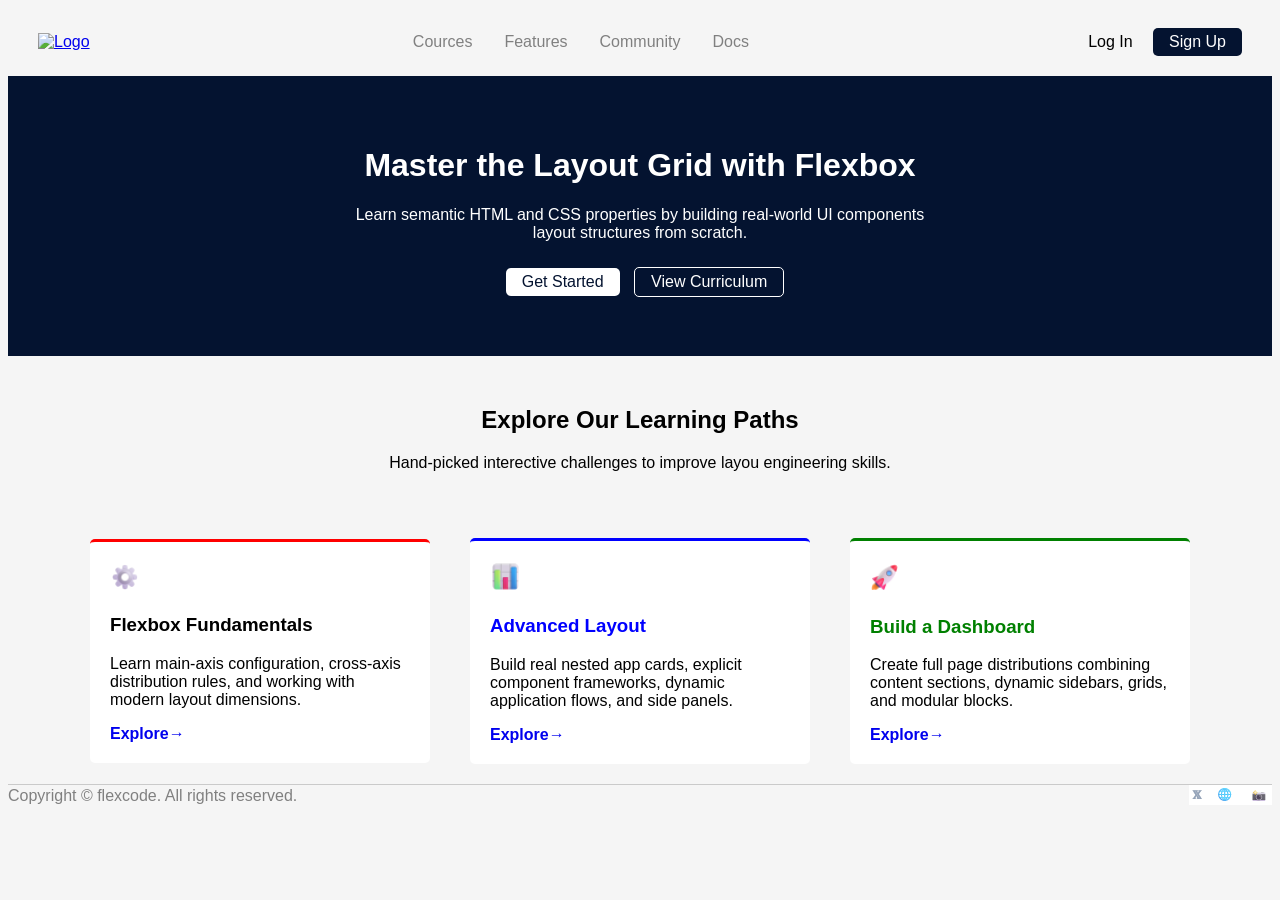
==== lesson5/index.html @ 3e389be1 "lesson5 folder creation" ====
<!DOCTYPE html>
<html lang="en">
<head>
    <meta charset="UTF-8">
    <meta name="viewport" content="width=device-width, initial-scale=1.0">
    <title>Lesson5</title>
    <link rel="stylesheet" href="style.css">
</head>
<body>
    <header>
        <nav class="navbar">
            <a href="#home" class="logo">
                <picture>
                    <img src="flexcodelogo.png" alt="Logo">
                </picture>    
            <!---->
            </a>
            <ul>
                <li class="navcenter"><a href="#cources">Cources</a></li>
                <li class="navcenter"><a href="#features">Features</a></li>
                <li class="navcenter"><a href="#dommunity">Community</a></li>
                <li class="navcenter"><a href="#docs">Docs</a></li>
            </ul>
            <section class="loginactions">
                <button class="login-button">Log In</button>
                <button class="signup-button">Sign Up</button>
            </section>
        </nav>
    </header>
    <main>
        <div class="intro-section">
            <h1>Master the Layout Grid with Flexbox</h1>
            <p>Learn semantic HTML and CSS properties by building real-world UI components<br> layout structures from scratch.</p>
            <button class="get-started-button">Get Started</button>
            <button class="view-curriculum-button">View Curriculum</button>
        </div>
        <div class="main-section">
            <h2>Explore Our Learning Paths</h2>
            <p>Hand-picked interective challenges to improve layou engineering skills.</p>    
        </div>
        <div class="cards-container">
            <section class="card" id="red">
                <img src="gear.png" alt="gear" class="card-image">
                <h3>Flexbox Fundamentals</h3>
                <p>Learn main-axis configuration, cross-axis distribution rules, and working with modern layout dimensions.</p>
                <a href="https://www.w3schools.com/css/css3_flexbox.asp" class="explore-button"><strong>Explore→</strong></a>

            </section>
            <section class="card" id="blue">
                <img src="diagram.png" alt="diagram" class="card-image">
                <h3>Advanced Layout</h3>
                <p>Build real nested app cards, explicit component frameworks, dynamic application flows, and side panels.</p>
                <a href="https://github.com/koldovsky/samplemarkup" class="explore-button"><strong>Explore→</strong></a>
            </section>
            <section class="card" id="green">
                <img src="rocket.png" alt="rocket" class="card-image">
                <h3>Build a Dashboard</h3>
                <p>Create full page distributions combining content sections, dynamic sidebars, grids, and modular blocks.</p>
                <a href="https://v0vandem0rt.github.io/" class="explore-button"><strong>Explore→</strong></a>    
            </section>
        </div>
    </main>
    <footer>
        <div class="footer">
            <p>Copyright &copy;  flexcode. All rights reserved.</p>
            <img src="footer-logo.png" alt="footer-logo" class="footer-logo">
        </div>
    </footer>
</body>
</html>
---- lesson5/style.css ----
html {
    background-color: whitesmoke;
}
body {
    font-family: "Segoe UI", Helvetica, Arial, sans-serif;
}

nav {
display: flex;
justify-content: space-between;
align-items: center;
}

.logo {
    float: left;
    margin: 20px 30px;
}

.loginactions {
    margin: 20px 30px;
}

nav ul {
list-style-type: none;
margin: 0;
padding: 0;
display: flex;
color:gray;
}

nav ul li a {
  display: block;
  color: gray;
  text-align: center;
  padding: 5px 16px;
  text-decoration: none;
}

nav ul li a:hover {
  background-color: whitesmoke;
  border-radius: 5px;
}

.login-button {
    font-family: inherit;
    font-size: 16px;
    padding: 5px 16px;
    border: none;
    background-color: transparent;
}

.login-button:hover {
    color: gray;
    background-color: whitesmoke;
    border-radius: 5px;
}

.signup-button {
  font-family: inherit;
  font-size: 16px;
  padding: 5px 16px;
  background-color: rgb(4, 19, 48);
  color: white;
  border: none;
  border-radius: 5px;
}

.signup-button:hover {
  background-color: grey;
  border-radius: 5px;
}

.intro-section {
    text-align: center;
    background-color: rgb(4, 19, 48);
    color: white;
    padding: 50px;

}
.get-started-button {
  font-family: inherit;
  font-size: 16px;
  padding: 5px 16px;
  background-color: white;
  color: rgb(4, 19, 48);
  border: transparent;
  border-radius: 5px;
  margin: 10px;
}
.get-started-button:hover {
  background-color: grey;
  border-radius: 5px;
}

.view-curriculum-button {
  font-family: inherit;
  font-size: 16px;
  padding: 5px 16px;
  background-color: rgb(4, 19, 48);
  color: white;
  border: 1px solid white;
  border-radius: 5px;
  margin 10px;
}
.view-curriculum-button:hover {
  background-color: grey;
  border-radius: 5px;
}

.main-section {
    text-align: center;
    padding: 30px 20px;
}

.cards-container {
    display: flex;
    justify-content: center;
    align-items: center;
}

.card {
    display: block;
    float: left;
    width: 300px;
    margin: 20px;
    padding: 20px;
    background-color: white;
    border-radius: 5px;
    border-top: 3px solid red;

}


.card-image {
    width: 30px;
    height: auto;
    border-radius: 2px;
}

#green {
    border-top: 3px solid green;
}

#green h3 {
    color: green;
}

#blue {
    border-top: 3px solid blue;
}

#blue h3 {
    color: blue;
}

li strong {
    color: #0969da; /* GitHub-style blue */
}

section a {
    text-decoration: none;
}

.footer {
    margin: 0;
    padding: 0;
    display: flex;
    justify-content: space-between;
    align-items: flex-end;;
    border-top: 1px solid rgb(202, 202, 202);
    height: 100%;
}

.footer p {
    display:block;
    margin: 0;
    padding: 0;
    color: gray;
}
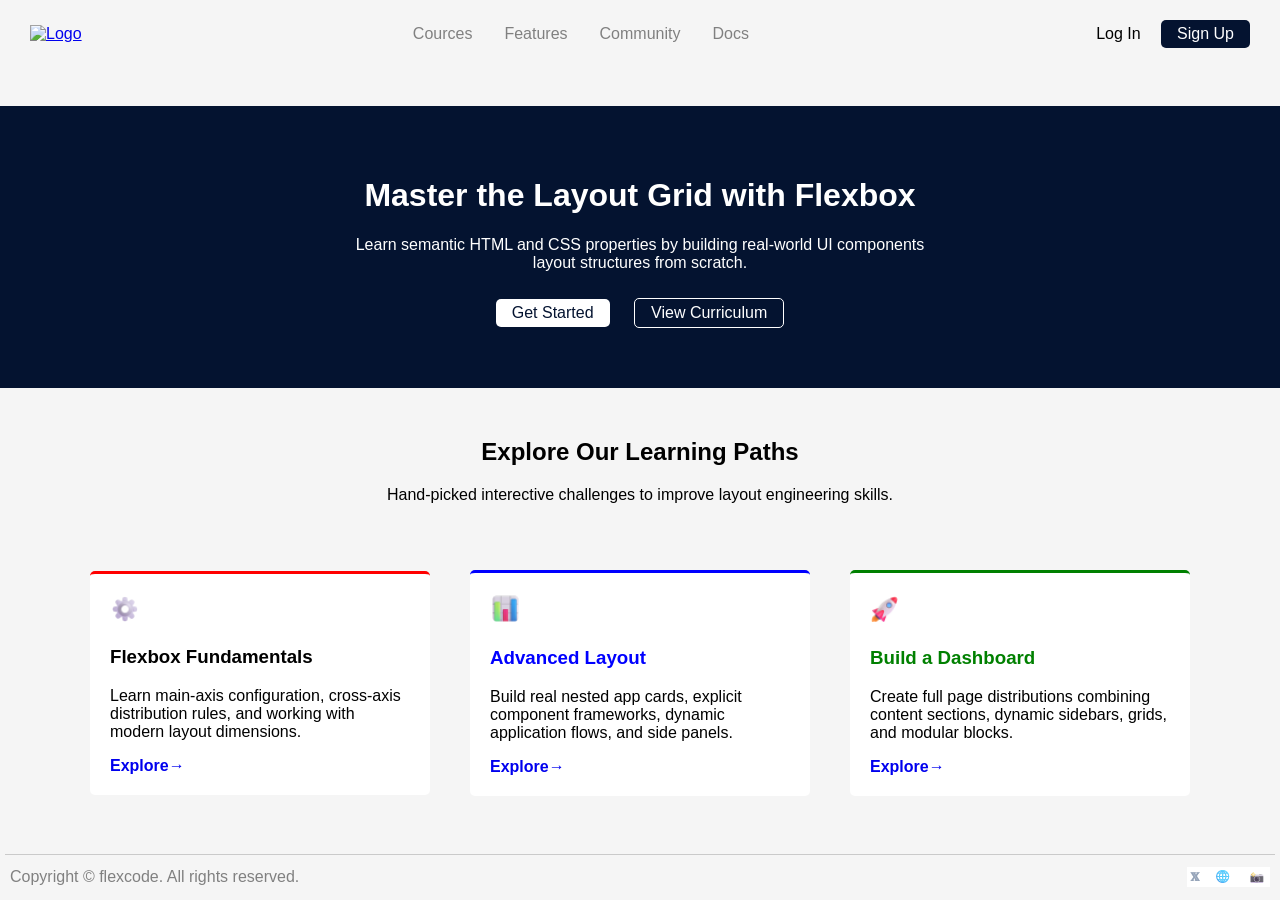
==== commit 60163f56: "last change" ====
--- a/lesson5/index.html
+++ b/lesson5/index.html
@@ -1,70 +1,95 @@
-<!DOCTYPE html>
+<!doctype html>
 <html lang="en">
-<head>
-    <meta charset="UTF-8">
-    <meta name="viewport" content="width=device-width, initial-scale=1.0">
+  <head>
+    <meta charset="UTF-8" />
+    <meta name="viewport" content="width=device-width, initial-scale=1.0" />
     <title>Lesson5</title>
-    <link rel="stylesheet" href="style.css">
-</head>
-<body>
+    <link rel="stylesheet" href="style.css" />
+  </head>
+  <body>
     <header>
-        <nav class="navbar">
-            <a href="#home" class="logo">
-                <picture>
-                    <img src="flexcodelogo.png" alt="Logo">
-                </picture>    
-            <!---->
-            </a>
-            <ul>
-                <li class="navcenter"><a href="#cources">Cources</a></li>
-                <li class="navcenter"><a href="#features">Features</a></li>
-                <li class="navcenter"><a href="#dommunity">Community</a></li>
-                <li class="navcenter"><a href="#docs">Docs</a></li>
-            </ul>
-            <section class="loginactions">
-                <button class="login-button">Log In</button>
-                <button class="signup-button">Sign Up</button>
-            </section>
-        </nav>
+      <nav class="navbar">
+        <a href="#home" class="logo">
+          <picture>
+            <img src="flexcodelogo.png" alt="Logo" />
+          </picture>
+          <!---->
+        </a>
+        <ul>
+          <li class="navcenter"><a href="#cources">Cources</a></li>
+          <li class="navcenter"><a href="#features">Features</a></li>
+          <li class="navcenter"><a href="#dommunity">Community</a></li>
+          <li class="navcenter"><a href="#docs">Docs</a></li>
+        </ul>
+        <section class="loginactions">
+          <button class="login-button">Log In</button>
+          <button class="signup-button">Sign Up</button>
+        </section>
+      </nav>
     </header>
     <main>
-        <div class="intro-section">
-            <h1>Master the Layout Grid with Flexbox</h1>
-            <p>Learn semantic HTML and CSS properties by building real-world UI components<br> layout structures from scratch.</p>
-            <button class="get-started-button">Get Started</button>
-            <button class="view-curriculum-button">View Curriculum</button>
-        </div>
-        <div class="main-section">
-            <h2>Explore Our Learning Paths</h2>
-            <p>Hand-picked interective challenges to improve layou engineering skills.</p>    
-        </div>
-        <div class="cards-container">
-            <section class="card" id="red">
-                <img src="gear.png" alt="gear" class="card-image">
-                <h3>Flexbox Fundamentals</h3>
-                <p>Learn main-axis configuration, cross-axis distribution rules, and working with modern layout dimensions.</p>
-                <a href="https://www.w3schools.com/css/css3_flexbox.asp" class="explore-button"><strong>Explore→</strong></a>
-
-            </section>
-            <section class="card" id="blue">
-                <img src="diagram.png" alt="diagram" class="card-image">
-                <h3>Advanced Layout</h3>
-                <p>Build real nested app cards, explicit component frameworks, dynamic application flows, and side panels.</p>
-                <a href="https://github.com/koldovsky/samplemarkup" class="explore-button"><strong>Explore→</strong></a>
-            </section>
-            <section class="card" id="green">
-                <img src="rocket.png" alt="rocket" class="card-image">
-                <h3>Build a Dashboard</h3>
-                <p>Create full page distributions combining content sections, dynamic sidebars, grids, and modular blocks.</p>
-                <a href="https://v0vandem0rt.github.io/" class="explore-button"><strong>Explore→</strong></a>    
-            </section>
-        </div>
+      <div class="intro-section">
+        <h1>Master the Layout Grid with Flexbox</h1>
+        <p>
+          Learn semantic HTML and CSS properties by building real-world UI
+          components<br />
+          layout structures from scratch.
+        </p>
+        <button class="get-started-button">Get Started</button>
+        <button class="view-curriculum-button">View Curriculum</button>
+      </div>
+      <div class="main-section">
+        <h2>Explore Our Learning Paths</h2>
+        <p>
+          Hand-picked interective challenges to improve layout engineering
+          skills.
+        </p>
+      </div>
+      <div class="cards-container">
+        <section class="card" id="red">
+          <img src="gear.png" alt="gear" class="card-image" />
+          <h3>Flexbox Fundamentals</h3>
+          <p>
+            Learn main-axis configuration, cross-axis distribution rules, and
+            working with modern layout dimensions.
+          </p>
+          <a
+            href="https://www.w3schools.com/css/css3_flexbox.asp"
+            class="explore-button"
+            ><strong>Explore→</strong></a
+          >
+        </section>
+        <section class="card" id="blue">
+          <img src="diagram.png" alt="diagram" class="card-image" />
+          <h3>Advanced Layout</h3>
+          <p>
+            Build real nested app cards, explicit component frameworks, dynamic
+            application flows, and side panels.
+          </p>
+          <a
+            href="https://github.com/koldovsky/samplemarkup"
+            class="explore-button"
+            ><strong>Explore→</strong></a
+          >
+        </section>
+        <section class="card" id="green">
+          <img src="rocket.png" alt="rocket" class="card-image" />
+          <h3>Build a Dashboard</h3>
+          <p>
+            Create full page distributions combining content sections, dynamic
+            sidebars, grids, and modular blocks.
+          </p>
+          <a href="https://v0vandem0rt.github.io/" class="explore-button"
+            ><strong>Explore→</strong></a
+          >
+        </section>
+      </div>
     </main>
     <footer>
-        <div class="footer">
-            <p>Copyright &copy;  flexcode. All rights reserved.</p>
-            <img src="footer-logo.png" alt="footer-logo" class="footer-logo">
-        </div>
+      <div class="footer">
+        <p>Copyright &copy; flexcode. All rights reserved.</p>
+        <img src="footer-logo.png" alt="footer-logo" class="footer-logo" />
+      </div>
     </footer>
-</body>
-</html>+  </body>
+</html>
--- a/lesson5/style.css
+++ b/lesson5/style.css
@@ -1,31 +1,38 @@
 html {
-    background-color: whitesmoke;
+  background-color: whitesmoke;
 }
 body {
-    font-family: "Segoe UI", Helvetica, Arial, sans-serif;
+  font-family: "Segoe UI", Helvetica, Arial, sans-serif;
+  margin: 0;
+  padding: 0;
+  display: flex;
+  flex-direction: column;
+  justify-content: space-between;
+  height: 100vh;
 }
 
 nav {
-display: flex;
-justify-content: space-between;
-align-items: center;
+  display: flex;
+  justify-content: space-between;
+  align-items: center;
+  flex-wrap: wrap;
 }
 
 .logo {
-    float: left;
-    margin: 20px 30px;
+  margin: 20px 30px;
 }
 
 .loginactions {
-    margin: 20px 30px;
+  margin: 20px 30px;
 }
 
 nav ul {
-list-style-type: none;
-margin: 0;
-padding: 0;
-display: flex;
-color:gray;
+  list-style-type: none;
+  margin: 0;
+  padding: 0;
+  display: flex;
+  color: gray;
+  flex-wrap: wrap;
 }
 
 nav ul li a {
@@ -42,17 +49,17 @@
 }
 
 .login-button {
-    font-family: inherit;
-    font-size: 16px;
-    padding: 5px 16px;
-    border: none;
-    background-color: transparent;
+  font-family: inherit;
+  font-size: 16px;
+  padding: 5px 16px;
+  border: none;
+  background-color: transparent;
 }
 
 .login-button:hover {
-    color: gray;
-    background-color: whitesmoke;
-    border-radius: 5px;
+  color: gray;
+  background-color: whitesmoke;
+  border-radius: 5px;
 }
 
 .signup-button {
@@ -71,11 +78,10 @@
 }
 
 .intro-section {
-    text-align: center;
-    background-color: rgb(4, 19, 48);
-    color: white;
-    padding: 50px;
-
+  text-align: center;
+  background-color: rgb(4, 19, 48);
+  color: white;
+  padding: 50px;
 }
 .get-started-button {
   font-family: inherit;
@@ -100,7 +106,7 @@
   color: white;
   border: 1px solid white;
   border-radius: 5px;
-  margin 10px;
+  margin: 10px;
 }
 .view-curriculum-button:hover {
   background-color: grey;
@@ -108,72 +114,75 @@
 }
 
 .main-section {
-    text-align: center;
-    padding: 30px 20px;
+  text-align: center;
+  padding: 30px 20px;
 }
 
 .cards-container {
-    display: flex;
-    justify-content: center;
-    align-items: center;
+  display: flex;
+  justify-content: center;
+  align-items: center;
+  flex-wrap: wrap;
 }
 
 .card {
-    display: block;
-    float: left;
-    width: 300px;
-    margin: 20px;
-    padding: 20px;
-    background-color: white;
-    border-radius: 5px;
-    border-top: 3px solid red;
-
+  display: block;
+  float: left;
+  width: 300px;
+  margin: 20px;
+  padding: 20px;
+  background-color: white;
+  border-radius: 5px;
+  border-top: 3px solid red;
 }
 
-
 .card-image {
-    width: 30px;
-    height: auto;
-    border-radius: 2px;
+  width: 30px;
+  height: auto;
+  border-radius: 2px;
 }
 
 #green {
-    border-top: 3px solid green;
+  border-top: 3px solid green;
 }
 
 #green h3 {
-    color: green;
+  color: green;
 }
 
 #blue {
-    border-top: 3px solid blue;
+  border-top: 3px solid blue;
 }
 
 #blue h3 {
-    color: blue;
+  color: blue;
 }
 
 li strong {
-    color: #0969da; /* GitHub-style blue */
+  color: #0969da; /* GitHub-style blue */
 }
 
 section a {
-    text-decoration: none;
+  text-decoration: none;
 }
 
 .footer {
-    margin: 0;
-    padding: 0;
-    display: flex;
-    justify-content: space-between;
-    align-items: flex-end;;
-    border-top: 1px solid rgb(202, 202, 202);
-    height: 100%;
+  margin: 0 5px;
+  padding: 0 5px;
+  display: flex;
+  justify-content: space-between;
+  align-items: center;
+  border-top: 1px solid rgb(202, 202, 202);
+  height: 5vh;
 }
 
 .footer p {
-    display:block;
-    margin: 0;
-    padding: 0;
-    color: gray;
-}+  display: block;
+  margin: 0;
+  padding: 0;
+  color: gray;
+}
+
+header {
+  height: 7hv;
+}
